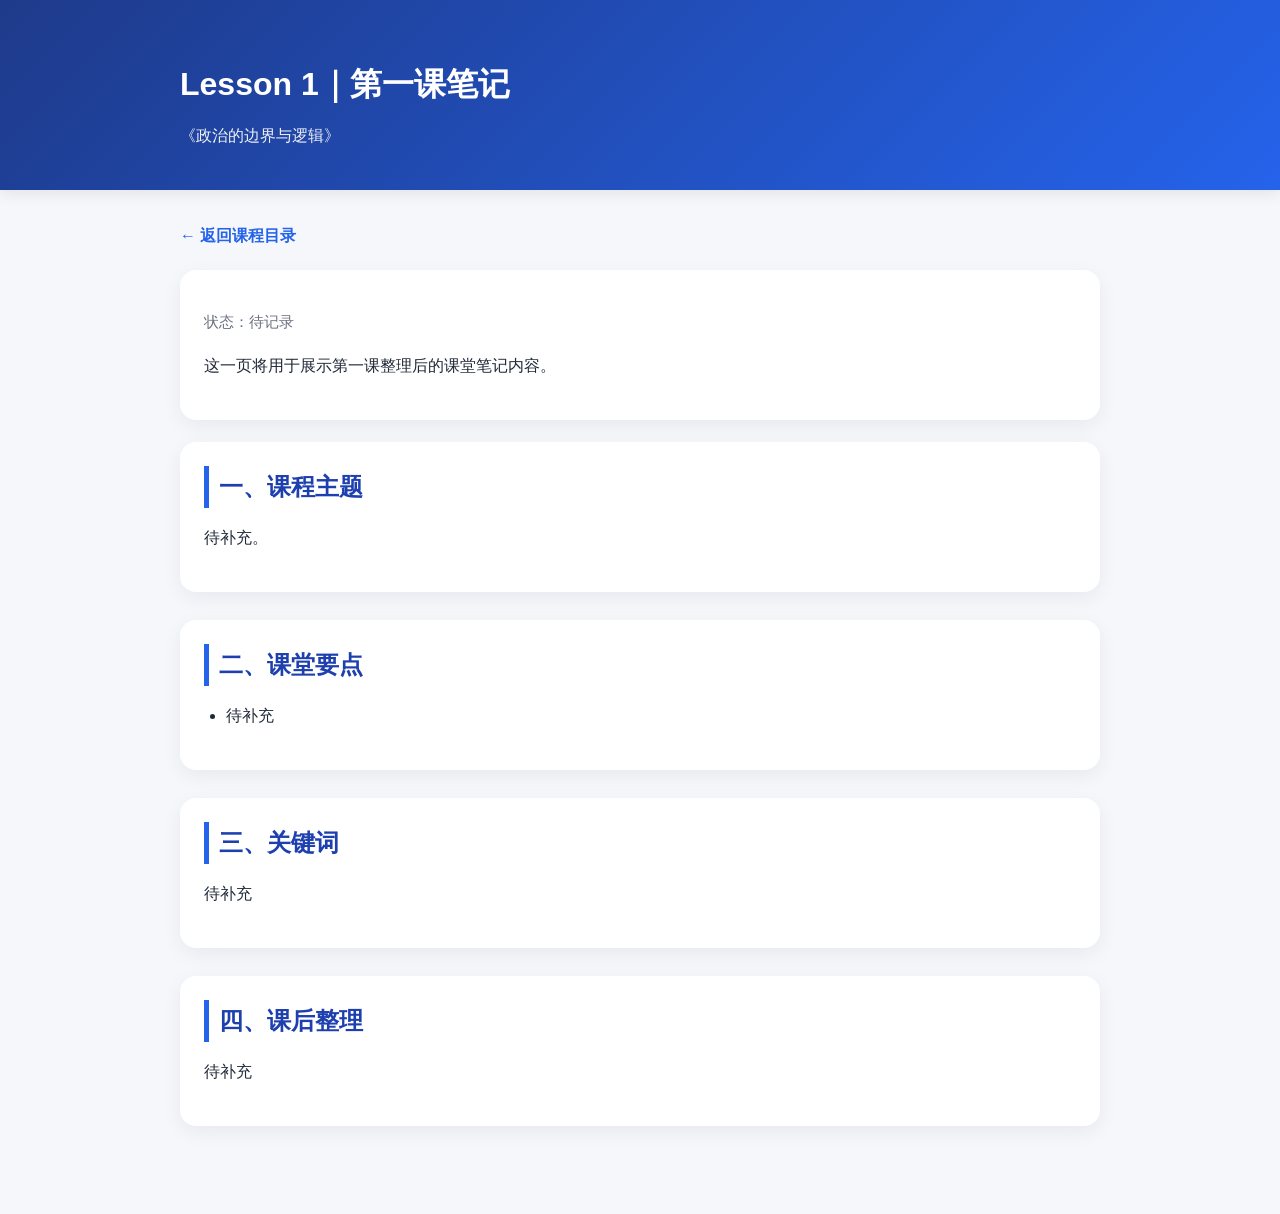
==== lesson1.html @ 1a82eede "Add files via upload init course notes website" ====
<!DOCTYPE html>
<html lang="zh-CN">
<head>
  <meta charset="UTF-8" />
  <meta name="viewport" content="width=device-width, initial-scale=1.0" />
  <title>Lesson 1｜政治的边界与逻辑</title>
  <link rel="stylesheet" href="style.css" />
</head>
<body>
  <header class="site-header">
    <div class="container">
      <h1>Lesson 1｜第一课笔记</h1>
      <p class="subtitle">《政治的边界与逻辑》</p>
    </div>
  </header>

  <main class="container">
    <a class="back-link" href="index.html">← 返回课程目录</a>

    <section class="card">
      <p class="note-meta">状态：待记录</p>
      <p>这一页将用于展示第一课整理后的课堂笔记内容。</p>
    </section>

    <section class="card note-section">
      <h2>一、课程主题</h2>
      <p>待补充。</p>
    </section>

    <section class="card note-section">
      <h2>二、课堂要点</h2>
      <ul>
        <li>待补充</li>
      </ul>
    </section>

    <section class="card note-section">
      <h2>三、关键词</h2>
      <p>待补充</p>
    </section>

    <section class="card note-section">
      <h2>四、课后整理</h2>
      <p>待补充</p>
    </section>
  </main>
</body>
</html>
---- style.css ----
* {
  box-sizing: border-box;
}

body {
  margin: 0;
  font-family: "PingFang SC", "Microsoft YaHei", sans-serif;
  background: #f5f7fb;
  color: #1f2937;
  line-height: 1.75;
}

.container {
  width: min(920px, 92%);
  margin: 0 auto;
}

.site-header {
  background: linear-gradient(135deg, #1e3a8a, #2563eb);
  color: white;
  padding: 56px 0 40px;
  box-shadow: 0 4px 14px rgba(0, 0, 0, 0.08);
}

.site-header h1 {
  margin: 0 0 10px;
  font-size: 2rem;
}

.subtitle {
  margin: 0;
  opacity: 0.92;
}

main {
  padding: 32px 0 60px;
}

.card {
  background: white;
  border-radius: 16px;
  padding: 24px;
  margin-bottom: 22px;
  box-shadow: 0 6px 20px rgba(15, 23, 42, 0.06);
}

.card h2 {
  margin-top: 0;
  color: #1d4ed8;
}

.lesson-list {
  padding-left: 20px;
}

.lesson-list li {
  margin-bottom: 10px;
}

.lesson-list a {
  text-decoration: none;
  color: #0f172a;
  font-weight: 600;
}

.lesson-list a:hover {
  color: #2563eb;
}

.tip {
  color: #6b7280;
  font-size: 0.95rem;
}

.note-meta {
  color: #6b7280;
  font-size: 0.95rem;
  margin-bottom: 16px;
}

.note-section {
  margin-bottom: 28px;
}

.note-section h2 {
  border-left: 5px solid #2563eb;
  padding-left: 10px;
  margin-bottom: 12px;
  color: #1e40af;
}

.back-link {
  display: inline-block;
  margin-bottom: 20px;
  color: #2563eb;
  text-decoration: none;
  font-weight: 600;
}

.back-link:hover {
  text-decoration: underline;
}

ul, ol {
  padding-left: 22px;
}
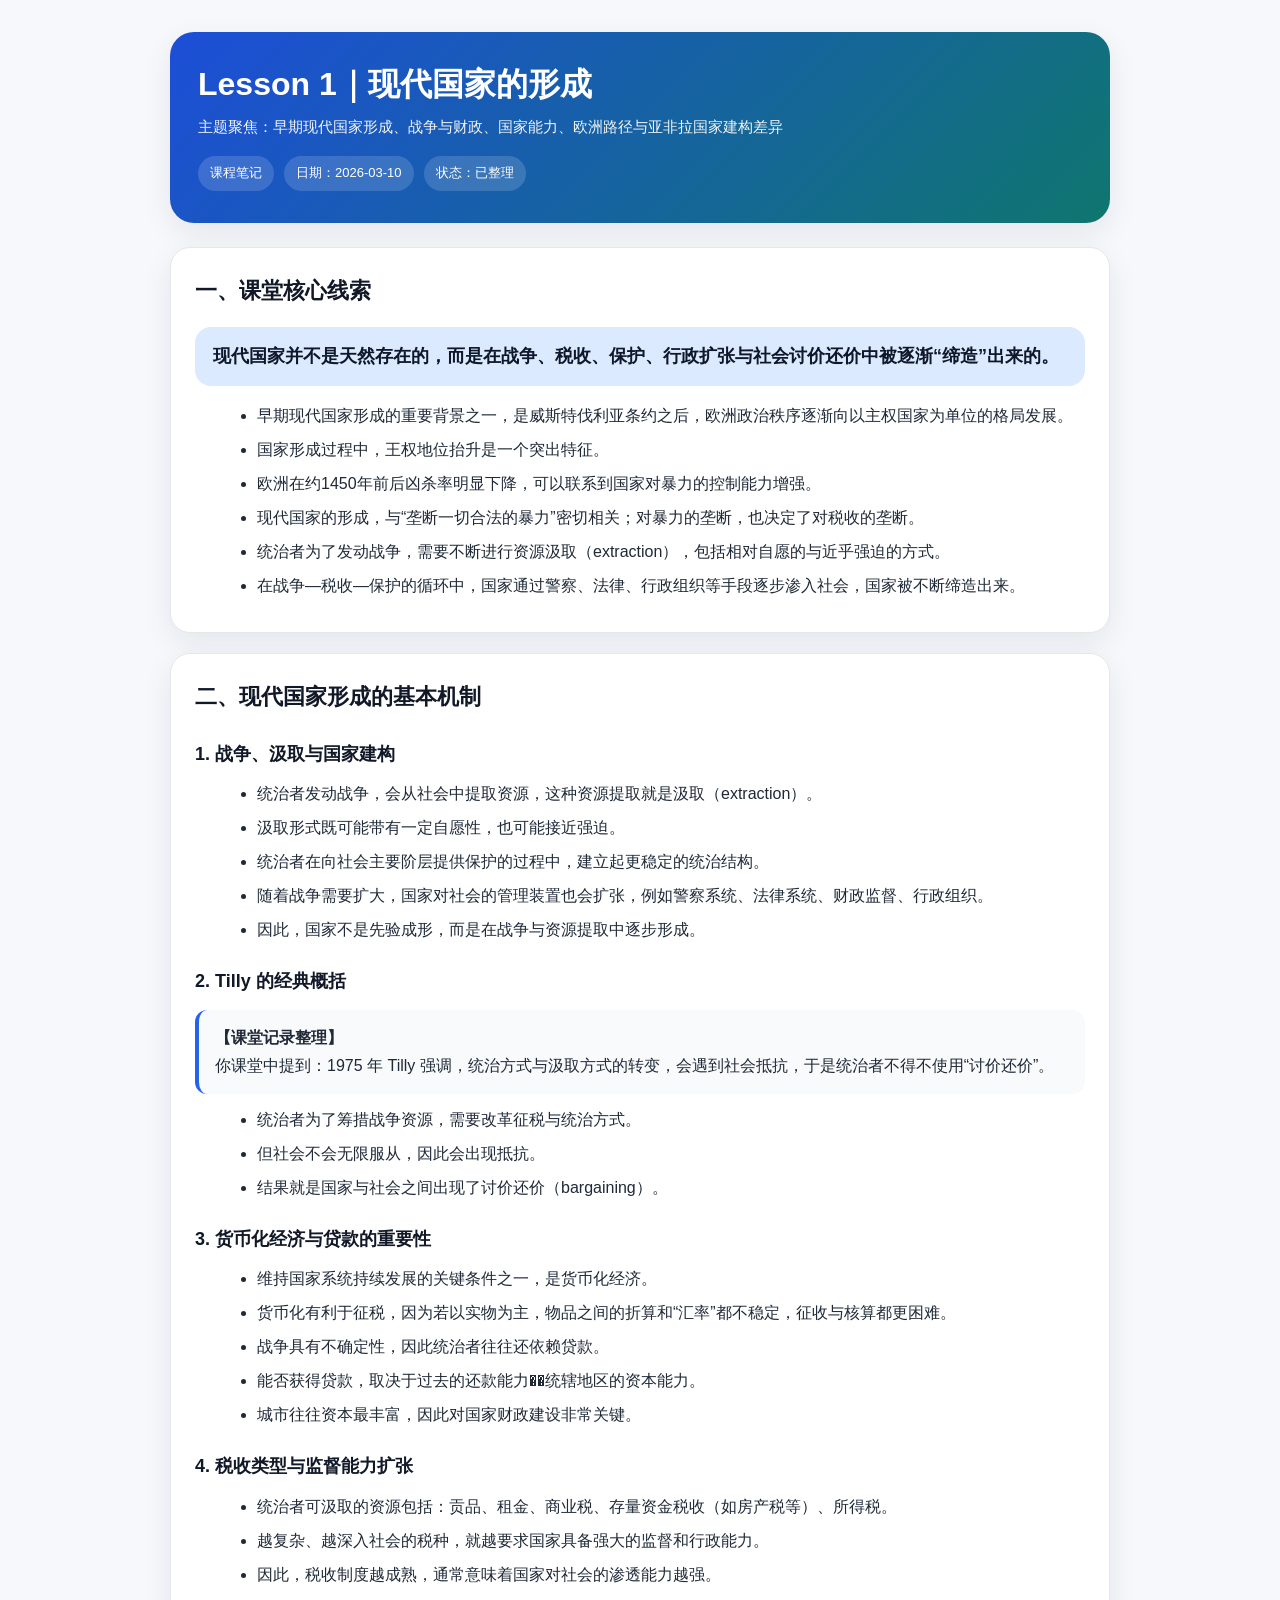
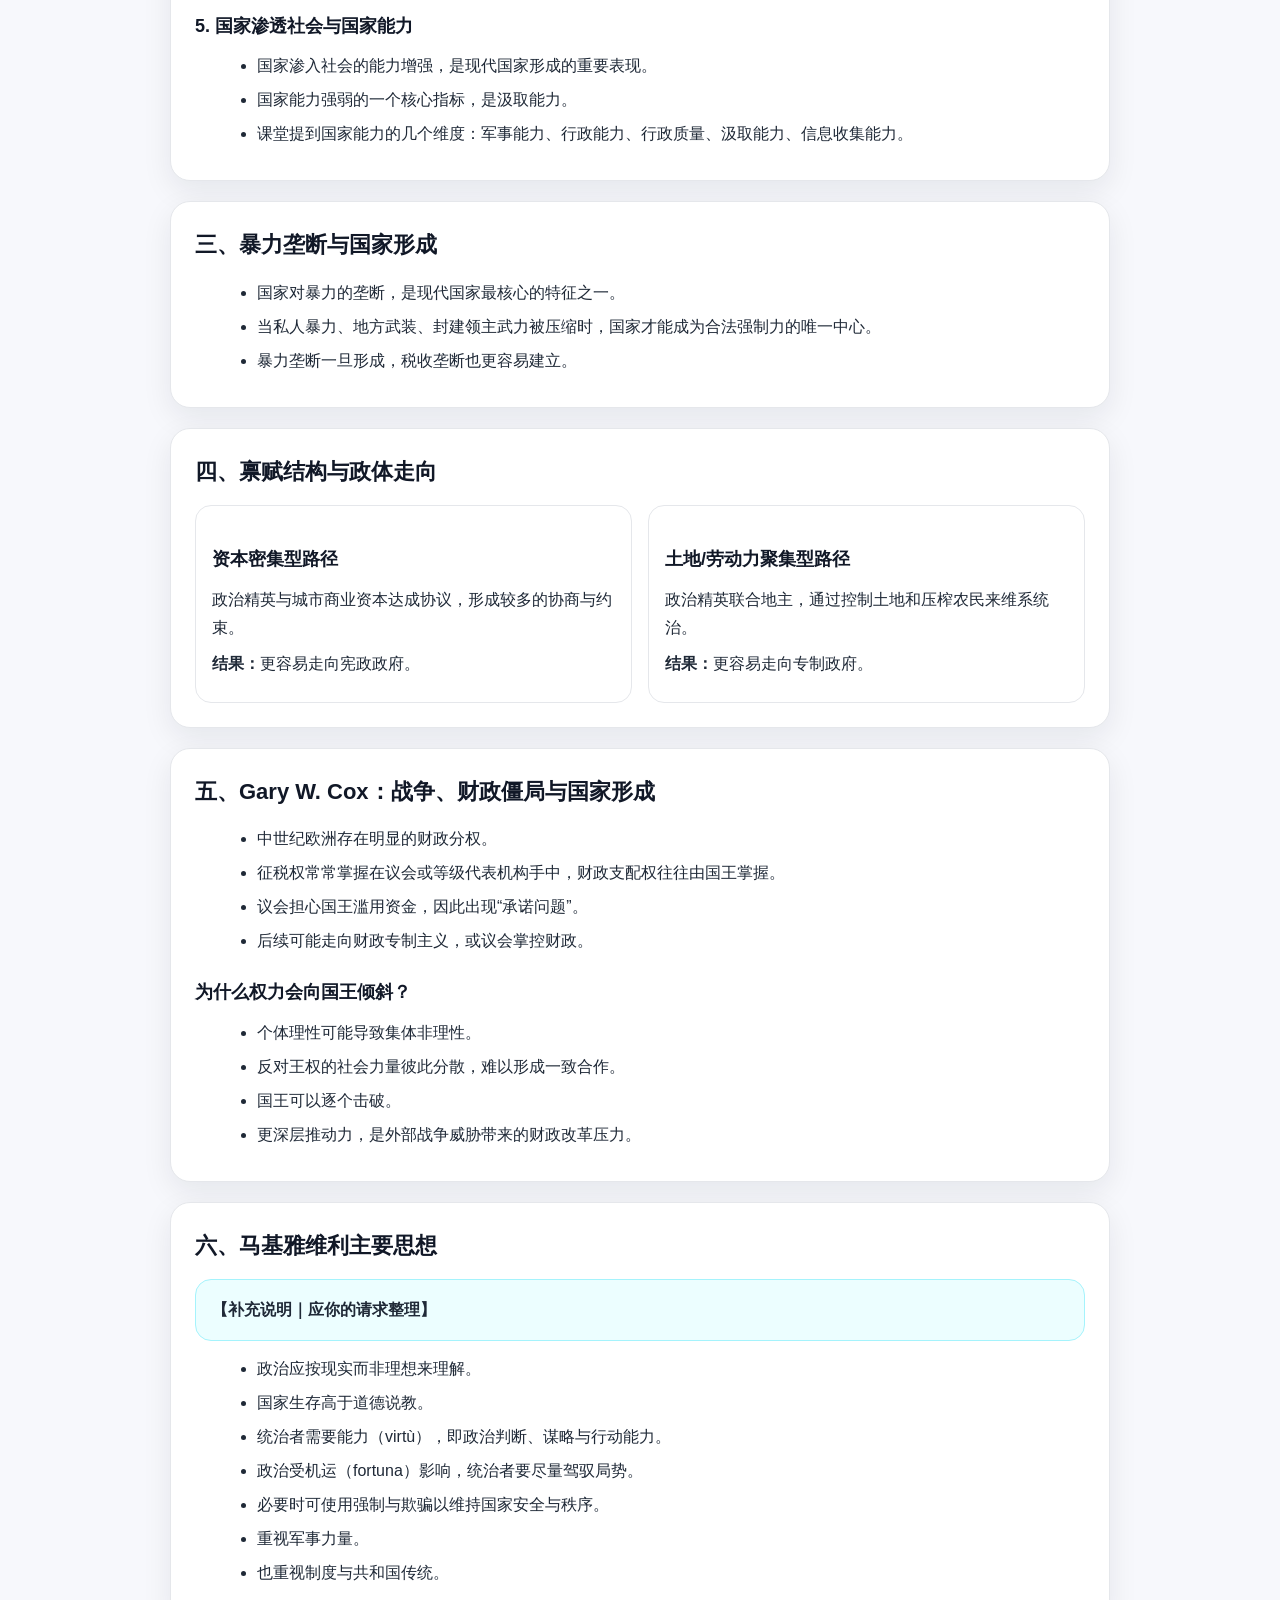
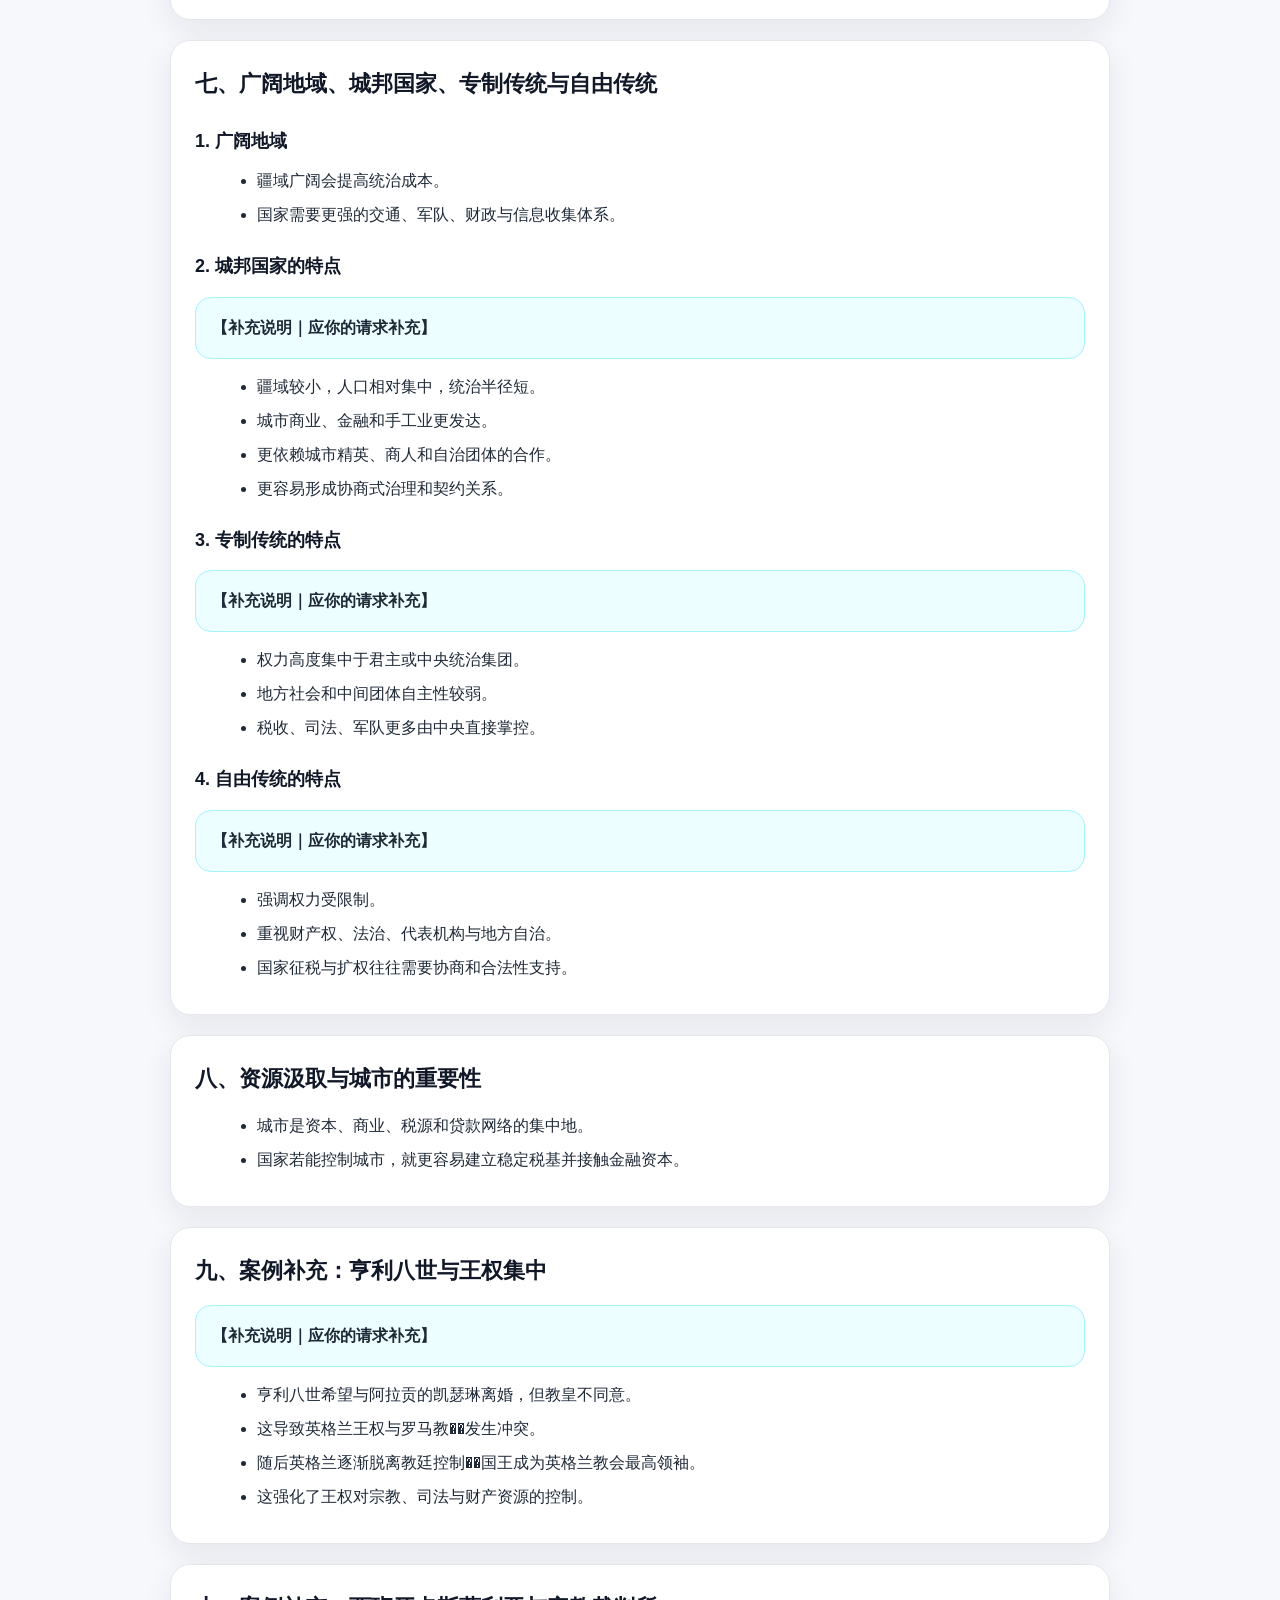
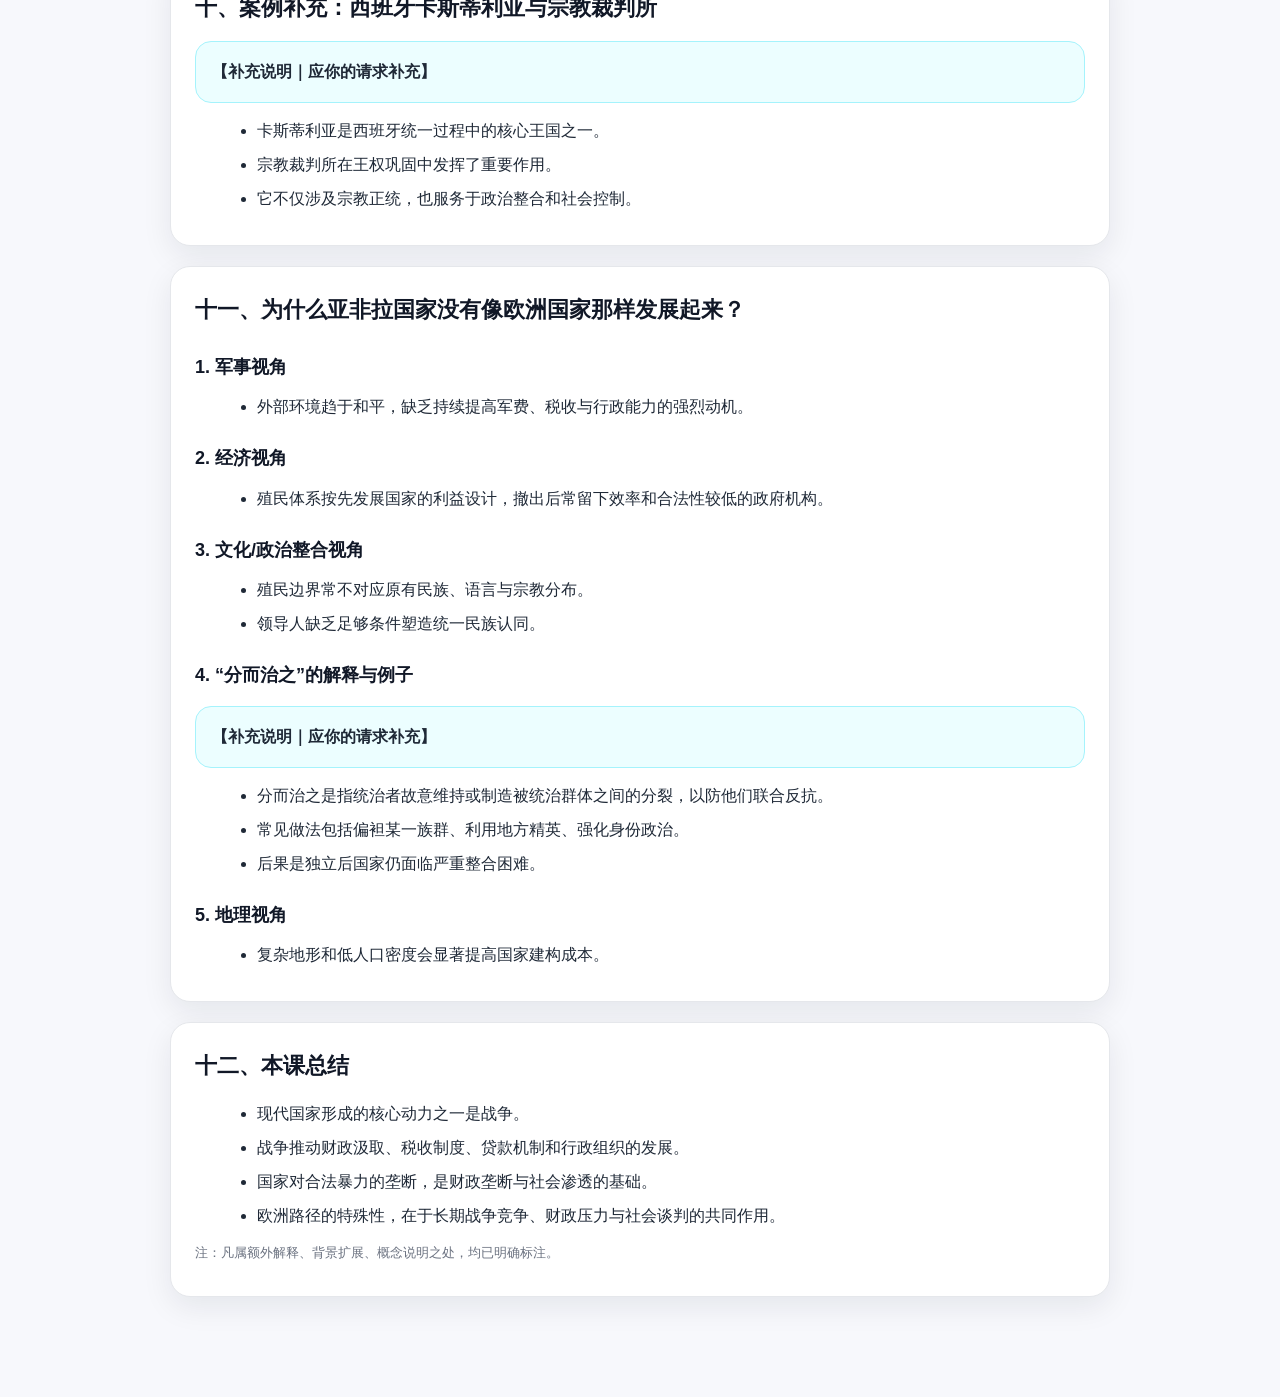
==== commit e1a1b661: "Update lesson title and add CSS styles" ====
--- a/lesson1.html
+++ b/lesson1.html
@@ -3,46 +3,419 @@
 <head>
   <meta charset="UTF-8" />
   <meta name="viewport" content="width=device-width, initial-scale=1.0" />
-  <title>Lesson 1｜政治的边界与逻辑</title>
-  <link rel="stylesheet" href="style.css" />
+  <title>Lesson 1｜现代国家的形成</title>
+  <style>
+    :root{
+      --bg:#f7f8fc;
+      --card:#ffffff;
+      --text:#1f2937;
+      --muted:#6b7280;
+      --line:#e5e7eb;
+      --primary:#2563eb;
+      --primary-soft:#dbeafe;
+      --accent:#0f766e;
+      --warn:#92400e;
+      --warn-bg:#fef3c7;
+      --tag:#eef2ff;
+      --shadow:0 10px 30px rgba(15,23,42,.08);
+    }
+    *{box-sizing:border-box}
+    body{
+      margin:0;
+      font-family:-apple-system,BlinkMacSystemFont,"Segoe UI","PingFang SC","Hiragino Sans GB","Microsoft YaHei",sans-serif;
+      background:var(--bg);
+      color:var(--text);
+      line-height:1.75;
+    }
+    .container{
+      max-width:980px;
+      margin:0 auto;
+      padding:32px 20px 80px;
+    }
+    .hero{
+      background:linear-gradient(135deg,#1d4ed8 0%, #0f766e 100%);
+      color:#fff;
+      border-radius:24px;
+      padding:32px 28px;
+      box-shadow:var(--shadow);
+      margin-bottom:24px;
+    }
+    .hero h1{
+      margin:0 0 10px;
+      font-size:32px;
+      line-height:1.25;
+    }
+    .hero p{
+      margin:0;
+      opacity:.94;
+      font-size:15px;
+    }
+    .meta{
+      display:flex;
+      flex-wrap:wrap;
+      gap:10px;
+      margin-top:16px;
+    }
+    .chip{
+      display:inline-block;
+      padding:6px 12px;
+      border-radius:999px;
+      background:rgba(255,255,255,.15);
+      font-size:13px;
+    }
+    .card{
+      background:var(--card);
+      border:1px solid var(--line);
+      border-radius:20px;
+      padding:24px;
+      box-shadow:var(--shadow);
+      margin-bottom:20px;
+    }
+    h2{
+      margin:0 0 14px;
+      font-size:22px;
+      color:#111827;
+    }
+    h3{
+      margin:22px 0 10px;
+      font-size:18px;
+      color:#111827;
+    }
+    h4{
+      margin:16px 0 8px;
+      font-size:16px;
+      color:#111827;
+    }
+    p{margin:8px 0}
+    ul{margin:8px 0 8px 22px}
+    li{margin:6px 0}
+    .note{
+      background:#f8fafc;
+      border-left:4px solid var(--primary);
+      padding:14px 16px;
+      border-radius:12px;
+      margin:12px 0;
+    }
+    .supplement{
+      background:#ecfeff;
+      border:1px solid #a5f3fc;
+      border-radius:16px;
+      padding:16px;
+      margin:14px 0;
+    }
+    .warn{
+      background:#fef3c7;
+      border:1px solid #fcd34d;
+      border-radius:16px;
+      padding:16px;
+      margin:14px 0;
+    }
+    .tag{
+      display:inline-block;
+      background:#eef2ff;
+      color:#3730a3;
+      padding:4px 10px;
+      border-radius:999px;
+      font-size:12px;
+      margin-right:8px;
+      margin-bottom:8px;
+    }
+    .grid{
+      display:grid;
+      grid-template-columns:repeat(auto-fit,minmax(260px,1fr));
+      gap:16px;
+    }
+    .mini{
+      border:1px solid var(--line);
+      border-radius:16px;
+      padding:16px;
+      background:#fff;
+    }
+    .quote{
+      font-size:18px;
+      color:#0f172a;
+      font-weight:600;
+      padding:14px 18px;
+      background:var(--primary-soft);
+      border-radius:16px;
+      margin:16px 0;
+    }
+    .footer{
+      color:var(--muted);
+      font-size:13px;
+      margin-top:12px;
+    }
+    .timeline{
+      border-left:3px solid #cbd5e1;
+      padding-left:16px;
+      margin-left:6px;
+    }
+    .timeline .item{
+      margin:12px 0;
+      position:relative;
+    }
+    .timeline .item::before{
+      content:"";
+      width:10px;
+      height:10px;
+      border-radius:50%;
+      background:var(--primary);
+      position:absolute;
+      left:-22px;
+      top:10px;
+    }
+  </style>
 </head>
 <body>
-  <header class="site-header">
-    <div class="container">
-      <h1>Lesson 1｜第一课笔记</h1>
-      <p class="subtitle">《政治的边界与逻辑》</p>
-    </div>
-  </header>
-
-  <main class="container">
-    <a class="back-link" href="index.html">← 返回课程目录</a>
-
-    <section class="card">
-      <p class="note-meta">状态：待记录</p>
-      <p>这一页将用于展示第一课整理后的课堂笔记内容。</p>
-    </section>
-
-    <section class="card note-section">
-      <h2>一、课程主题</h2>
-      <p>待补充。</p>
-    </section>
-
-    <section class="card note-section">
-      <h2>二、课堂要点</h2>
-      <ul>
-        <li>待补充</li>
-      </ul>
-    </section>
-
-    <section class="card note-section">
-      <h2>三、关键词</h2>
-      <p>待补充</p>
-    </section>
-
-    <section class="card note-section">
-      <h2>四、课后整理</h2>
-      <p>待补充</p>
-    </section>
-  </main>
+  <div class="container">
+    <section class="hero">
+      <h1>Lesson 1｜现代国家的形成</h1>
+      <p>主题聚焦：早期现代国家形成、战争与财政、国家能力、欧洲路径与亚非拉国家建构差异</p>
+      <div class="meta">
+        <span class="chip">课程笔记</span>
+        <span class="chip">日期：2026-03-10</span>
+        <span class="chip">状态：已整理</span>
+      </div>
+    </section>
+
+    <section class="card">
+      <h2>一、课堂核心线索</h2>
+      <div class="quote">现代国家并不是天然存在的，而是在战争、税收、保护、行政扩张与社会讨价还价中被逐渐“缔造”出来的。</div>
+      <ul>
+        <li>早期现代国家形成的重要背景之一，是威斯特伐利亚条约之后，欧洲政治秩序逐渐向以主权国家为单位的格局发展。</li>
+        <li>国家形成过程中，王权地位抬升是一个突出特征。</li>
+        <li>欧洲在约1450年前后凶杀率明显下降，可以联系到国家对暴力的控制能力增强。</li>
+        <li>现代国家的形成，与“垄断一切合法的暴力”密切相关；对暴力的垄断，也决定了对税收的垄断。</li>
+        <li>统治者为了发动战争，需要不断进行资源汲取（extraction），包括相对自愿的与近乎强迫的方式。</li>
+        <li>在战争—税收—保护的循环中，国家通过警察、法律、行政组织等手段逐步渗入社会，国家被不断缔造出来。</li>
+      </ul>
+    </section>
+
+    <section class="card">
+      <h2>二、现代国家形成的基本机制</h2>
+
+      <h3>1. 战争、汲取与国家建构</h3>
+      <ul>
+        <li>统治者发动战争，会从社会中提取资源，这种资源提取就是汲取（extraction）。</li>
+        <li>汲取形式既可能带有一定自愿性，也可能接近强迫。</li>
+        <li>统治者在向社会主要阶层提供保护的过程中，建立起更稳定的统治结构。</li>
+        <li>随着战争需要扩大，国家对社会的管理装置也会扩张，例如警察系统、法律系统、财政监督、行政组织。</li>
+        <li>因此，国家不是先验成形，而是在战争与资源提取中逐步形成。</li>
+      </ul>
+
+      <h3>2. Tilly 的经典概括</h3>
+      <div class="note">
+        <strong>【课堂记录整理】</strong><br />
+        你课堂中提到：1975 年 Tilly 强调，统治方式与汲取方式的转变，会遇到社会抵抗，于是统治者不得不使用“讨价还价”。
+      </div>
+      <ul>
+        <li>统治者为了筹措战争资源，需要改革征税与统治方式。</li>
+        <li>但社会不会无限服从，因此会出现抵抗。</li>
+        <li>结果就是国家与社会之间出现了讨价还价（bargaining）。</li>
+      </ul>
+
+      <h3>3. 货币化经济与贷款的重要性</h3>
+      <ul>
+        <li>维持国家系统持续发展的关键条件之一，是货币化经济。</li>
+        <li>货币化有利于征税，因为若以实物为主，物品之间的折算和“汇率”都不稳定，征收与核算都更困难。</li>
+        <li>战争具有不确定性，因此统治者往往还依赖贷款。</li>
+        <li>能否获得贷款，取决于过去的还款能力��统辖地区的资本能力。</li>
+        <li>城市往往资本最丰富，因此对国家财政建设非常关键。</li>
+      </ul>
+
+      <h3>4. 税收类型与监督能力扩张</h3>
+      <ul>
+        <li>统治者可汲取的资源包括：贡品、租金、商业税、存量资金税收（如房产税等）、所得税。</li>
+        <li>越复杂、越深入社会的税种，就越要求国家具备强大的监督和行政能力。</li>
+        <li>因此，税收制度越成熟，通常意味着国家对社会的渗透能力越强。</li>
+      </ul>
+
+      <h3>5. 国家渗透社会与国家能力</h3>
+      <ul>
+        <li>国家渗入社会的能力增强，是现代国家形成的重要表现。</li>
+        <li>国家能力强弱的一个核心指标，是汲取能力。</li>
+        <li>课堂提到国家能力的几个维度：军事能力、行政能力、行政质量、汲取能力、信息收集能力。</li>
+      </ul>
+    </section>
+
+    <section class="card">
+      <h2>三、暴力垄断与国家形成</h2>
+      <ul>
+        <li>国家对暴力的垄断，是现代国家最核心的特征之一。</li>
+        <li>当私人暴力、地方武装、封建领主武力被压缩时，国家才能成为合法强制力的唯一中心。</li>
+        <li>暴力垄断一旦形成，税收垄断也更容易建立。</li>
+      </ul>
+    </section>
+
+    <section class="card">
+      <h2>四、禀赋结构与政体走向</h2>
+      <div class="grid">
+        <div class="mini">
+          <h3>资本密集型路径</h3>
+          <p>政治精英与城市商业资本达成协议，形成较多的协商与约束。</p>
+          <p><strong>结果：</strong>更容易走向宪政政府。</p>
+        </div>
+        <div class="mini">
+          <h3>土地/劳动力聚集型路径</h3>
+          <p>政治精英联合地主，通过控制土地和压榨农民来维系统治。</p>
+          <p><strong>结果：</strong>更容易走向专制政府。</p>
+        </div>
+      </div>
+    </section>
+
+    <section class="card">
+      <h2>五、Gary W. Cox：战争、财政僵局与国家形成</h2>
+      <ul>
+        <li>中世纪欧洲存在明显的财政分权。</li>
+        <li>征税权常常掌握在议会或等级代表机构手中，财政支配权往往由国王掌握。</li>
+        <li>议会担心国王滥用资金，因此出现“承诺问题”。</li>
+        <li>后续可能走向财政专制主义，或议会掌控财政。</li>
+      </ul>
+
+      <h3>为什么权力会向国王倾斜？</h3>
+      <ul>
+        <li>个体理性可能导致集体非理性。</li>
+        <li>反对王权的社会力量彼此分散，难以形成一致合作。</li>
+        <li>国王可以逐个击破。</li>
+        <li>更深层推动力，是外部战争威胁带来的财政改革压力。</li>
+      </ul>
+    </section>
+
+    <section class="card">
+      <h2>六、马基雅维利主要思想</h2>
+      <div class="supplement">
+        <strong>【补充说明｜应你的请求整理】</strong>
+      </div>
+      <ul>
+        <li>政治应按现实而非理想来理解。</li>
+        <li>国家生存高于道德说教。</li>
+        <li>统治者需要能力（virtù），即政治判断、谋略与行动能力。</li>
+        <li>政治受机运（fortuna）影响，统治者要尽量驾驭局势。</li>
+        <li>必要时可使用强制与欺骗以维持国家安全与秩序。</li>
+        <li>重视军事力量。</li>
+        <li>也重视制度与共和国传统。</li>
+      </ul>
+    </section>
+
+    <section class="card">
+      <h2>七、广阔地域、城邦国家、专制传统与自由传统</h2>
+
+      <h3>1. 广阔地域</h3>
+      <ul>
+        <li>疆域广阔会提高统治成本。</li>
+        <li>国家需要更强的交通、军队、财政与信息收集体系。</li>
+      </ul>
+
+      <h3>2. 城邦国家的特点</h3>
+      <div class="supplement">
+        <strong>【补充说明｜应你的请求补充】</strong>
+      </div>
+      <ul>
+        <li>疆域较小，人口相对集中，统治半径短。</li>
+        <li>城市商业、金融和手工业更发达。</li>
+        <li>更依赖城市精英、商人和自治团体的合作。</li>
+        <li>更容易形成协商式治理和契约关系。</li>
+      </ul>
+
+      <h3>3. 专制传统的特点</h3>
+      <div class="supplement">
+        <strong>【补充说明｜应你的请求补充】</strong>
+      </div>
+      <ul>
+        <li>权力高度集中于君主或中央统治集团。</li>
+        <li>地方社会和中间团体自主性较弱。</li>
+        <li>税收、司法、军队更多由中央直接掌控。</li>
+      </ul>
+
+      <h3>4. 自由传统的特点</h3>
+      <div class="supplement">
+        <strong>【补充说明｜应你的请求补充】</strong>
+      </div>
+      <ul>
+        <li>强调权力受限制。</li>
+        <li>重视财产权、法治、代表机构与地方自治。</li>
+        <li>国家征税与扩权往往需要协商和合法性支持。</li>
+      </ul>
+    </section>
+
+    <section class="card">
+      <h2>八、资源汲取与城市的重要性</h2>
+      <ul>
+        <li>城市是资本、商业、税源和贷款网络的集中地。</li>
+        <li>国家若能控制城市，就更容易建立稳定税基并接触金融资本。</li>
+      </ul>
+    </section>
+
+    <section class="card">
+      <h2>九、案例补充：亨利八世与王权集中</h2>
+      <div class="supplement">
+        <strong>【补充说明｜应你的请求补充】</strong>
+      </div>
+      <ul>
+        <li>亨利八世希望与阿拉贡的凯瑟琳离婚，但教皇不同意。</li>
+        <li>这导致英格兰王权与罗马教��发生冲突。</li>
+        <li>随后英格兰逐渐脱离教廷控制��国王成为英格兰教会最高领袖。</li>
+        <li>这强化了王权对宗教、司法与财产资源的控制。</li>
+      </ul>
+    </section>
+
+    <section class="card">
+      <h2>十、案例补充：西班牙卡斯蒂利亚与宗教裁判所</h2>
+      <div class="supplement">
+        <strong>【补充说明｜应你的请求补充】</strong>
+      </div>
+      <ul>
+        <li>卡斯蒂利亚是西班牙统一过程中的核心王国之一。</li>
+        <li>宗教裁判所在王权巩固中发挥了重要作用。</li>
+        <li>它不仅涉及宗教正统，也服务于政治整合和社会控制。</li>
+      </ul>
+    </section>
+
+    <section class="card">
+      <h2>十一、为什么亚非拉国家没有像欧洲国家那样发展起来？</h2>
+
+      <h3>1. 军事视角</h3>
+      <ul>
+        <li>外部环境趋于和平，缺乏持续提高军费、税收与行政能力的强烈动机。</li>
+      </ul>
+
+      <h3>2. 经济视角</h3>
+      <ul>
+        <li>殖民体系按先发展国家的利益设计，撤出后常留下效率和合法性较低的政府机构。</li>
+      </ul>
+
+      <h3>3. 文化/政治整合视角</h3>
+      <ul>
+        <li>殖民边界常不对应原有民族、语言与宗教分布。</li>
+        <li>领导人缺乏足够条件塑造统一民族认同。</li>
+      </ul>
+
+      <h3>4. “分而治之”的解释与例子</h3>
+      <div class="supplement">
+        <strong>【补充说明｜应你的请求补充】</strong>
+      </div>
+      <ul>
+        <li>分而治之是指统治者故意维持或制造被统治群体之间的分裂，以防他们联合反抗。</li>
+        <li>常见做法包括偏袒某一族群、利用地方精英、强化身份政治。</li>
+        <li>后果是独立后国家仍面临严重整合困难。</li>
+      </ul>
+
+      <h3>5. 地理视角</h3>
+      <ul>
+        <li>复杂地形和低人口密度会显著提高国家建构成本。</li>
+      </ul>
+    </section>
+
+    <section class="card">
+      <h2>十二、本课总结</h2>
+      <ul>
+        <li>现代国家形成的核心动力之一是战争。</li>
+        <li>战争推动财政汲取、税收制度、贷款机制和行政组织的发展。</li>
+        <li>国家对合法暴力的垄断，是财政垄断与社会渗透的基础。</li>
+        <li>欧洲路径的特殊性，在于长期战争竞争、财政压力与社会谈判的共同作用。</li>
+      </ul>
+      <p class="footer">注：凡属额外解释、背景扩展、概念说明之处，均已明确标注。</p>
+    </section>
+  </div>
 </body>
-</html>+</html>
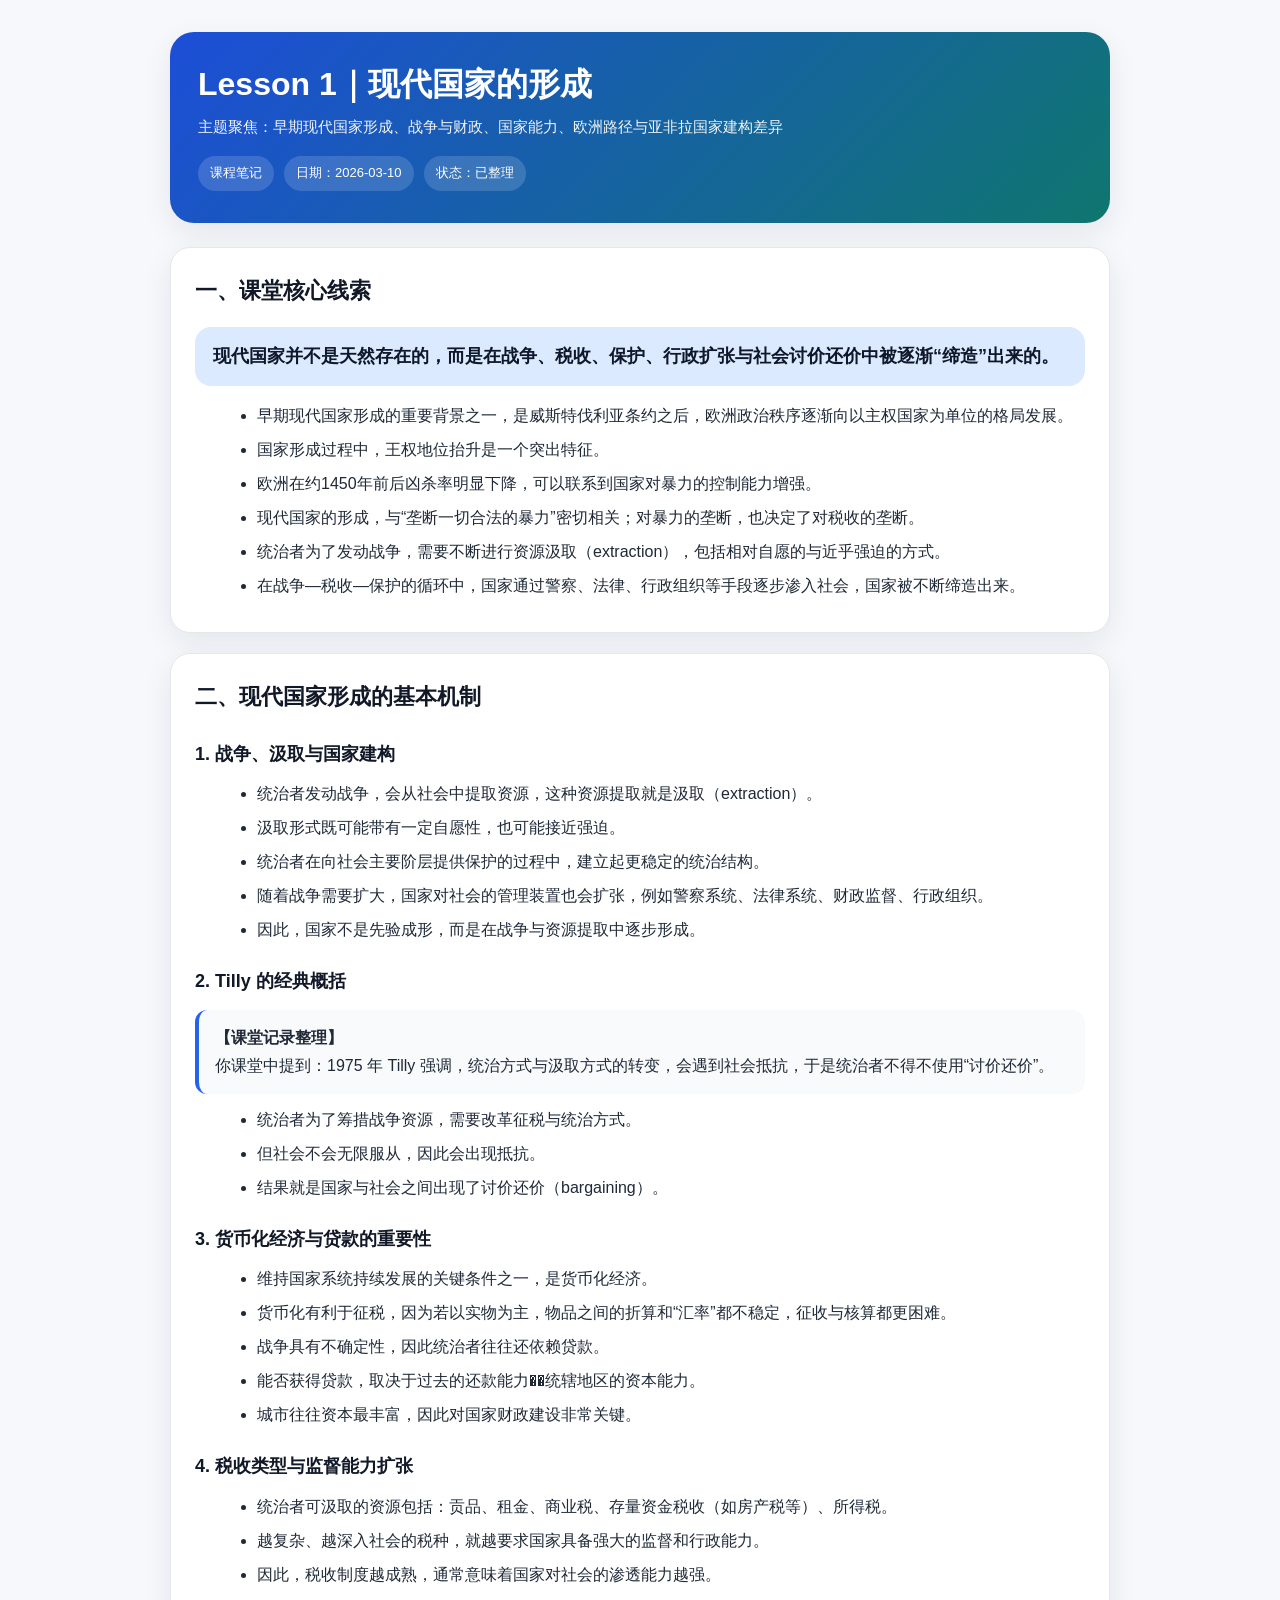
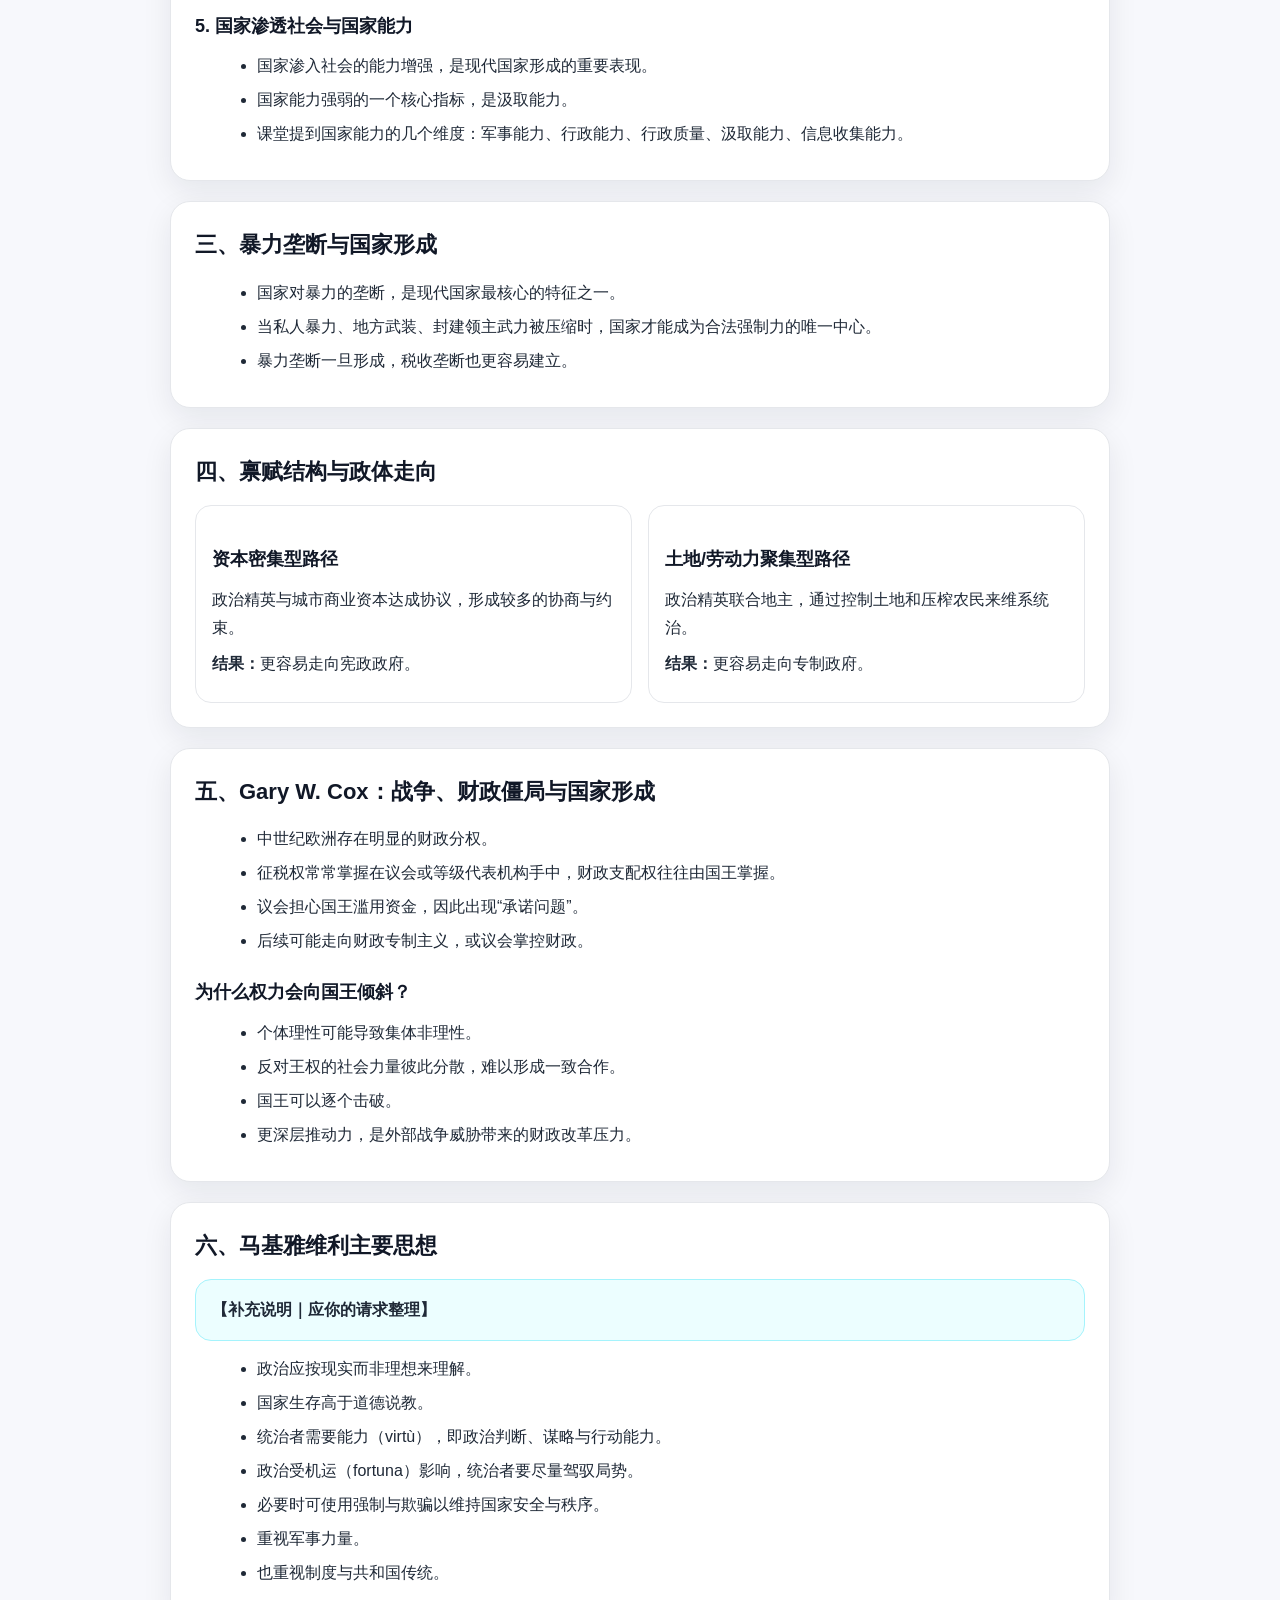
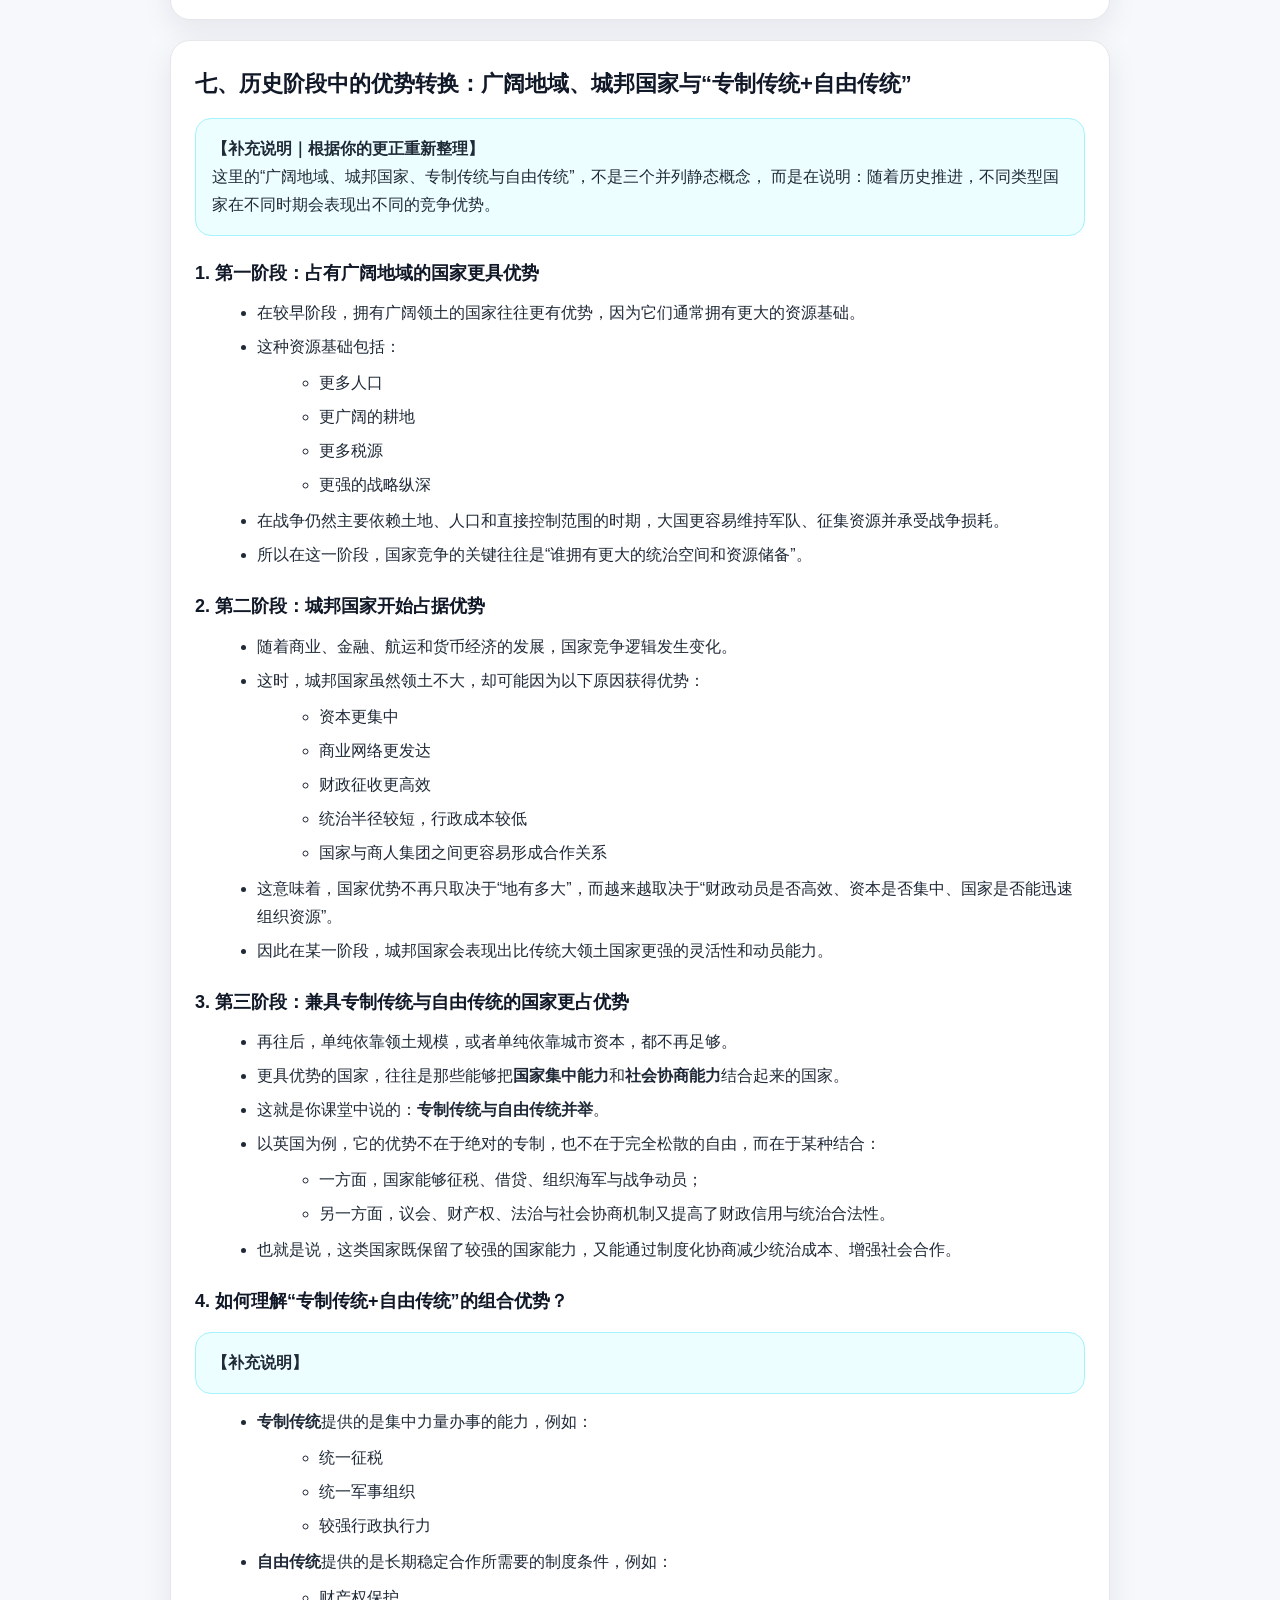
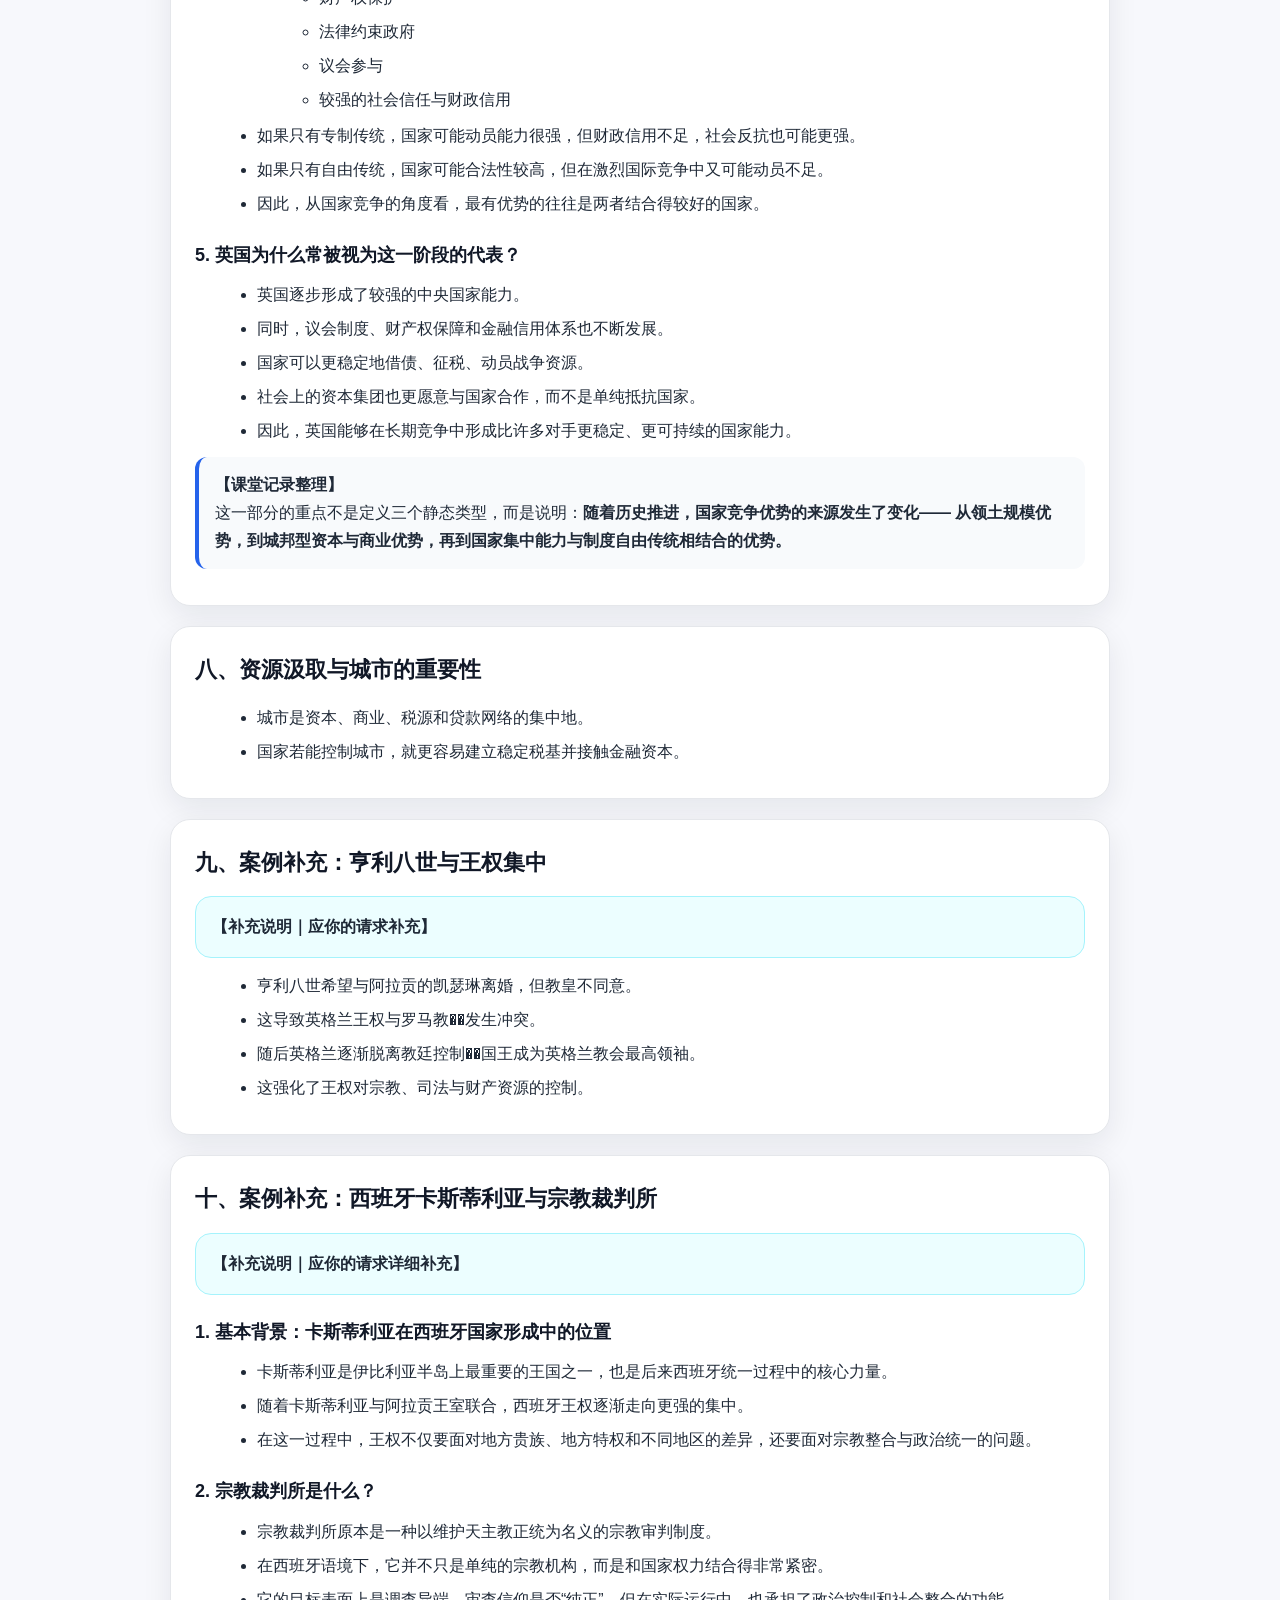
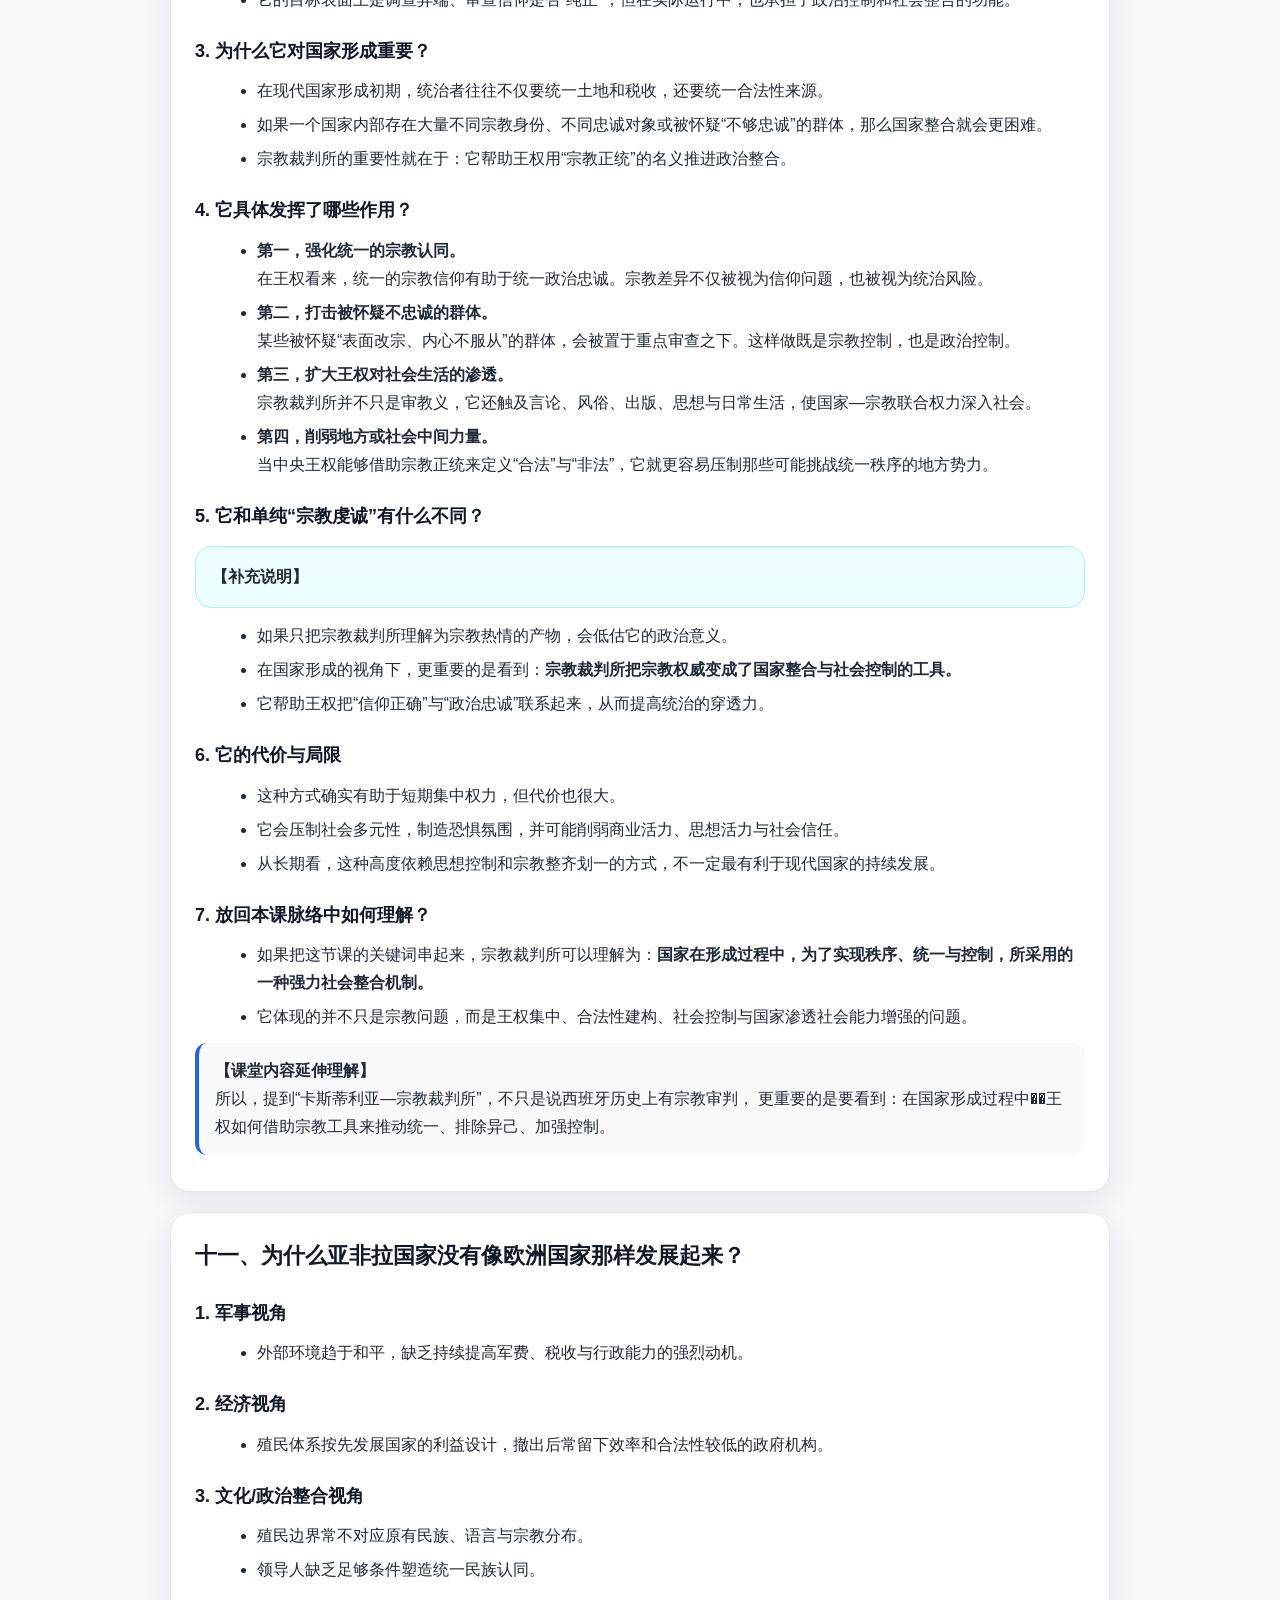
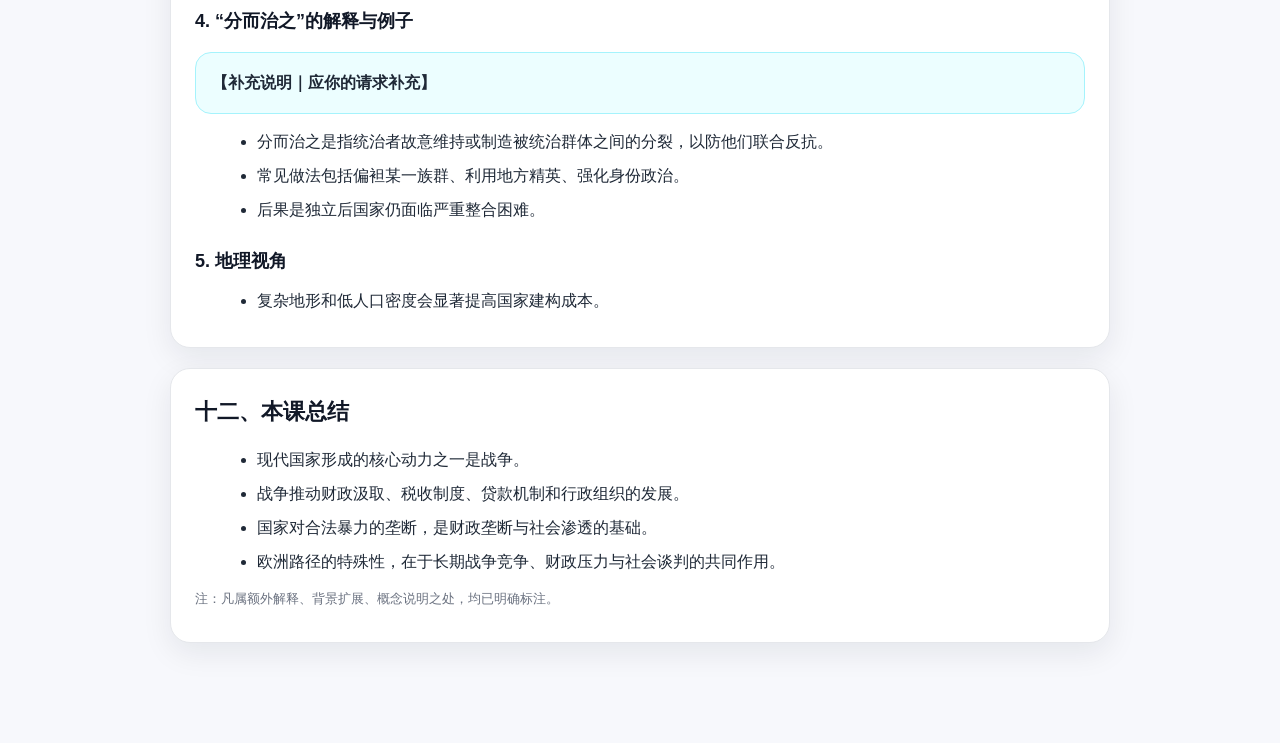
==== commit 2469a9fc: "Update lesson1.html" ====
--- a/lesson1.html
+++ b/lesson1.html
@@ -298,46 +298,100 @@
     </section>
 
     <section class="card">
-      <h2>七、广阔地域、城邦国家、专制传统与自由传统</h2>
-
-      <h3>1. 广阔地域</h3>
-      <ul>
-        <li>疆域广阔会提高统治成本。</li>
-        <li>国家需要更强的交通、军队、财政与信息收集体系。</li>
-      </ul>
-
-      <h3>2. 城邦国家的特点</h3>
-      <div class="supplement">
-        <strong>【补充说明｜应你的请求补充】</strong>
-      </div>
-      <ul>
-        <li>疆域较小，人口相对集中，统治半径短。</li>
-        <li>城市商业、金融和手工业更发达。</li>
-        <li>更依赖城市精英、商人和自治团体的合作。</li>
-        <li>更容易形成协商式治理和契约关系。</li>
-      </ul>
-
-      <h3>3. 专制传统的特点</h3>
-      <div class="supplement">
-        <strong>【补充说明｜应你的请求补充】</strong>
-      </div>
-      <ul>
-        <li>权力高度集中于君主或中央统治集团。</li>
-        <li>地方社会和中间团体自主性较弱。</li>
-        <li>税收、司法、军队更多由中央直接掌控。</li>
-      </ul>
-
-      <h3>4. 自由传统的特点</h3>
-      <div class="supplement">
-        <strong>【补充说明｜应你的请求补充】</strong>
-      </div>
-      <ul>
-        <li>强调权力受限制。</li>
-        <li>重视财产权、法治、代表机构与地方自治。</li>
-        <li>国家征税与扩权往往需要协商和合法性支持。</li>
-      </ul>
-    </section>
-
+  <h2>七、历史阶段中的优势转换：广阔地域、城邦国家与“专制传统+自由传统”</h2>
+
+  <div class="supplement">
+    <strong>【补充说明｜根据你的更正重新整理】</strong><br />
+    这里的“广阔地域、城邦国家、专制传统与自由传统”，不是三个并列静态概念，
+    而是在说明：随着历史推进，不同类型国家在不同时期会表现出不同的竞争优势。
+  </div>
+
+  <h3>1. 第一阶段：占有广阔地域的国家更具优势</h3>
+  <ul>
+    <li>在较早阶段，拥有广阔领土的国家往往更有优势，因为它们通常拥有更大的资源基础。</li>
+    <li>这种资源基础包括：
+      <ul>
+        <li>更多人口</li>
+        <li>更广阔的耕地</li>
+        <li>更多税源</li>
+        <li>更强的战略纵深</li>
+      </ul>
+    </li>
+    <li>在战争仍然主要依赖土地、人口和直接控制范围的时期，大国更容易维持军队、征集资源并承受战争损耗。</li>
+    <li>所以在这一阶段，国家竞争的关键往往是“谁拥有更大的统治空间和资源储备”。</li>
+  </ul>
+
+  <h3>2. 第二阶段：城邦国家开始占据优势</h3>
+  <ul>
+    <li>随着商业、金融、航运和货币经济的发展，国家竞争逻辑发生变化。</li>
+    <li>这时，城邦国家虽然领土不大，却可能因为以下原因获得优势：
+      <ul>
+        <li>资本更集中</li>
+        <li>商业网络更发达</li>
+        <li>财政征收更高效</li>
+        <li>统治半径较短，行政成本较低</li>
+        <li>国家与商人集团之间更容易形成合作关系</li>
+      </ul>
+    </li>
+    <li>这意味着，国家优势不再只取决于“地有多大”，而越来越取决于“财政动员是否高效、资本是否集中、国家是否能迅速组织资源”。</li>
+    <li>因此在某一阶段，城邦国家会表现出比传统大领土国家更强的灵活性和动员能力。</li>
+  </ul>
+
+  <h3>3. 第三阶段：兼具专制传统与自由传统的国家更占优势</h3>
+  <ul>
+    <li>再往后，单纯依靠领土规模，或者单纯依靠城市资本，都不再足够。</li>
+    <li>更具优势的国家，往往是那些能够把<strong>国家集中能力</strong>和<strong>社会协商能力</strong>结合起来的国家。</li>
+    <li>这就是你课堂中说的：<strong>专制传统与自由传统并举</strong>。</li>
+    <li>以英国为例，它的优势不在于绝对的专制，也不在于完全松散的自由，而在于某种结合：
+      <ul>
+        <li>一方面，国家能够征税、借贷、组织海军与战争动员；</li>
+        <li>另一方面，议会、财产权、法治与社会协商机制又提高了财政信用与统治合法性。</li>
+      </ul>
+    </li>
+    <li>也就是说，这类国家既保留了较强的国家能力，又能通过制度化协商减少统治成本、增强社会合作。</li>
+  </ul>
+
+  <h3>4. 如何理解“专制传统+自由传统”的组合优势？</h3>
+  <div class="supplement">
+    <strong>【补充说明】</strong>
+  </div>
+  <ul>
+    <li><strong>专制传统</strong>提供的是集中力量办事的能力，例如：
+      <ul>
+        <li>统一征税</li>
+        <li>统一军事组织</li>
+        <li>较强行政执行力</li>
+      </ul>
+    </li>
+    <li><strong>自由传统</strong>提供的是长期稳定合作所需要的制度条件，例如：
+      <ul>
+        <li>财产权保护</li>
+        <li>法律约束政府</li>
+        <li>议会参与</li>
+        <li>较强的社会信任与财政信用</li>
+      </ul>
+    </li>
+    <li>如果只有专制传统，国家可能动员能力很强，但财政信用不足，社会反抗也可能更强。</li>
+    <li>如果只有自由传统，国家可能合法性较高，但在激烈国际竞争中又可能动员不足。</li>
+    <li>因此，从国家竞争的角度看，最有优势的往往是两者结合得较好的国家。</li>
+  </ul>
+
+  <h3>5. 英国为什么常被视为这一阶段的代表？</h3>
+  <ul>
+    <li>英国逐步形成了较强的中央国家能力。</li>
+    <li>同时，议会制度、财产权保障和金融信用体系也不断发展。</li>
+    <li>国家可以更稳定地借债、征税、动员战争资源。</li>
+    <li>社会上的资本集团也更愿意与国家合作，而不是单纯抵抗国家。</li>
+    <li>因此，英国能够在长期竞争中形成比许多对手更稳定、更可持续的国家能力。</li>
+  </ul>
+
+  <div class="note">
+    <strong>【课堂记录整理】</strong><br />
+    这一部分的重点不是定义三个静态类型，而是说明：<strong>随着历史推进，国家竞争优势的来源发生了变化——
+    从领土规模优势，到城邦型资本与商业优势，再到国家集中能力与制度自由传统相结合的优势。</strong>
+  </div>
+</section>
+    
     <section class="card">
       <h2>八、资源汲取与城市的重要性</h2>
       <ul>
@@ -360,17 +414,78 @@
     </section>
 
     <section class="card">
-      <h2>十、案例补充：西班牙卡斯蒂利亚与宗教裁判所</h2>
-      <div class="supplement">
-        <strong>【补充说明｜应你的请求补充】</strong>
-      </div>
-      <ul>
-        <li>卡斯蒂利亚是西班牙统一过程中的核心王国之一。</li>
-        <li>宗教裁判所在王权巩固中发挥了重要作用。</li>
-        <li>它不仅涉及宗教正统，也服务于政治整合和社会控制。</li>
-      </ul>
-    </section>
-
+  <h2>十、案例补充：西班牙卡斯蒂利亚与宗教裁判所</h2>
+  <div class="supplement">
+    <strong>【补充说明｜应你的请求详细补充】</strong>
+  </div>
+
+  <h3>1. 基本背景：卡斯蒂利亚在西班牙国家形成中的位置</h3>
+  <ul>
+    <li>卡斯蒂利亚是伊比利亚半岛上最重要的王国之一，也是后来西班牙统一过程中的核心力量。</li>
+    <li>随着卡斯蒂利亚与阿拉贡王室联合，西班牙王权逐渐走向更强的集中。</li>
+    <li>在这一过程中，王权不仅要面对地方贵族、地方特权和不同地区的差异，还要面对宗教整合与政治统一的问题。</li>
+  </ul>
+
+  <h3>2. 宗教裁判所是什么？</h3>
+  <ul>
+    <li>宗教裁判所原本是一种以维护天主教正统为名义的宗教审判制度。</li>
+    <li>在西班牙语境下，它并不只是单纯的宗教机构，而是和国家权力结合得非常紧密。</li>
+    <li>它的目标表面上是调查异端、审查信仰是否“纯正”，但在实际运行中，也承担了政治控制和社会整合的功能。</li>
+  </ul>
+
+  <h3>3. 为什么它对国家形成重要？</h3>
+  <ul>
+    <li>在现代国家形成初期，统治者往往不仅要统一土地和税收，还要统一合法性来源。</li>
+    <li>如果一个国家内部存在大量不同宗教身份、不同忠诚对象或被怀疑“不够忠诚”的群体，那么国家整合就会更困难。</li>
+    <li>宗教裁判所的重要性就在于：它帮助王权用“宗教正统”的名义推进政治整合。</li>
+  </ul>
+
+  <h3>4. 它具体发挥了哪些作用？</h3>
+  <ul>
+    <li><strong>第一，强化统一的宗教认同。</strong><br />
+      在王权看来，统一的宗教信仰有助于统一政治忠诚。宗教差异不仅被视为信仰问题，也被视为统治风险。
+    </li>
+    <li><strong>第二，打击被怀疑不忠诚的群体。</strong><br />
+      某些被怀疑“表面改宗、内心不服从”的群体，会被置于重点审查之下。这样做既是宗教控制，也是政治控制。
+    </li>
+    <li><strong>第三，扩大王权对社会生活的渗透。</strong><br />
+      宗教裁判所并不只是审教义，它还触及言论、风俗、出版、思想与日常生活，使国家—宗教联合权力深入社会。
+    </li>
+    <li><strong>第四，削弱地方或社会中间力量。</strong><br />
+      当中央王权能够借助宗教正统来定义“合法”与“非法”，它就更容易压制那些可能挑战统一秩序的地方势力。
+    </li>
+  </ul>
+
+  <h3>5. 它和单纯“宗教虔诚”有什么不同？</h3>
+  <div class="supplement">
+    <strong>【补充说明】</strong>
+  </div>
+  <ul>
+    <li>如果只把宗教裁判所理解为宗教热情的产物，会低估它的政治意义。</li>
+    <li>在国家形成的视角下，更重要的是看到：<strong>宗教裁判所把宗教权威变成了国家整合与社会控制的工具。</strong></li>
+    <li>它帮助王权把“信仰正确”与“政治忠诚”联系起来，从而提高统治的穿透力。</li>
+  </ul>
+
+  <h3>6. 它的代价与局限</h3>
+  <ul>
+    <li>这种方式确实有助于短期集中权力，但代价也很大。</li>
+    <li>它会压制社会多元性，制造恐惧氛围，并可能削弱商业活力、思想活力与社会信任。</li>
+    <li>从长期看，这种高度依赖思想控制和宗教整齐划一的方式，不一定最有利于现代国家的持续发展。</li>
+  </ul>
+
+  <h3>7. 放回本课脉络中如何理解？</h3>
+  <ul>
+    <li>如果把这节课的关键词串起来，宗教裁判所可以理解为：<strong>国家在形成过程中，为了实现秩序、统一与控制，所采用的一种强力社会整合机制。</strong></li>
+    <li>它体现的并不只是宗教问题，而是王权集中、合法性建构、社会控制与国家渗透社会能力增强的问题。</li>
+  </ul>
+
+  <div class="note">
+    <strong>【课堂内容延伸理解】</strong><br />
+    所以，提到“卡斯蒂利亚—宗教裁判所”，不只是说西班牙历史上有宗教审判，
+    更重要的是要看到：在国家形成过程中��王权如何借助宗教工具来推动统一、排除异己、加强控制。
+  </div>
+</section>
+    
     <section class="card">
       <h2>十一、为什么亚非拉国家没有像欧洲国家那样发展起来？</h2>
 
